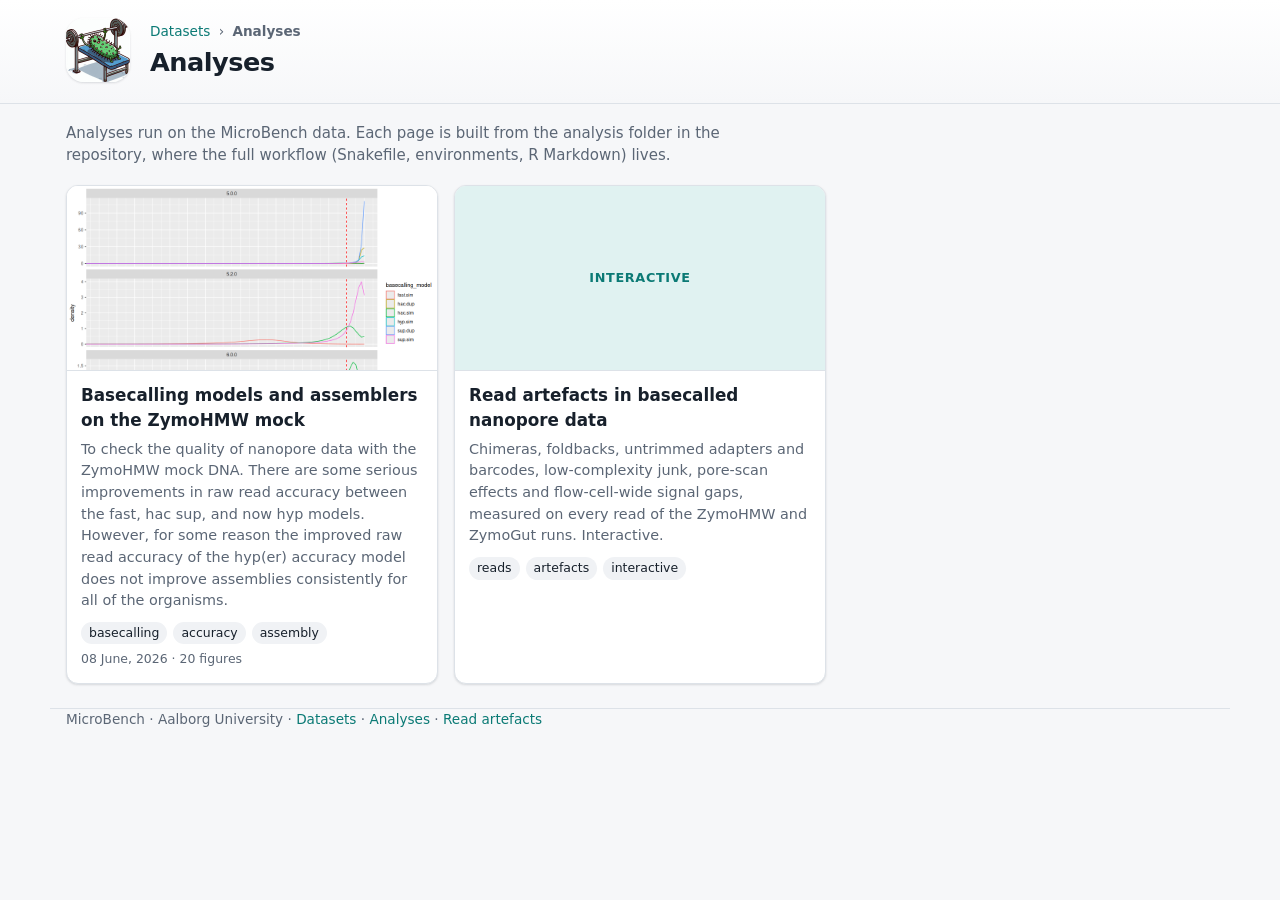
==== docs/analyses/index.html @ f59f793c "Analyses pages built from the analysis READMEs - docs/analyses/: overview of all analyses and a repo" ====
<!doctype html>
<html lang="en">
<head>
<meta charset="utf-8">
<meta name="viewport" content="width=device-width, initial-scale=1">
<title>Analyses – MicroBench</title>
<meta name="description" content="Analyses of the MicroBench nanopore benchmark data.">
<link rel="icon" href="../microbench.jpg">
<link rel="stylesheet" href="../style.css">
<link rel="stylesheet" href="../analyses.css">
</head>
<body>
<header class="hero slim">
  <div class="wrap hero-inner">
    <a href=".././"><img src="../microbench.jpg" alt="MicroBench home" class="logo" width="64" height="64"></a>
    <div>
      <nav class="crumbs"><a href=".././">Datasets</a> <span>›</span> <b>Analyses</b></nav>
      <h1>Analyses</h1>
      
    </div>
  </div>
</header>
<main class="wrap">
<p class="lede-in">Analyses run on the MicroBench data. Each page is built from the analysis folder in the repository, where the full workflow (Snakefile, environments, R Markdown) lives.</p>
<div class="agrid"><a class="acard" href="zymohmw.html">
  <div class="thumb"><img src="zymohmw/unnamed-chunk-1-1.png" alt="" loading="lazy"></div>
  <div class="abody"><h2>Basecalling models and assemblers on the ZymoHMW mock</h2><p>To check the quality of nanopore data with the ZymoHMW mock DNA. There are some serious improvements in raw read accuracy between the fast, hac sup, and now hyp models. However, for some reason the improved raw read accuracy of the hyp(er) accuracy model does not improve assemblies consistently for all of the organisms.</p>
  <div class="ameta"><span class="tag">basecalling</span><span class="tag">accuracy</span><span class="tag">assembly</span><span class="muted">08 June, 2026 · 20 figures</span></div></div></a><a class="acard" href="../artefacts.html">
  <div class="thumb"><div class="thumb-ph">interactive</div></div>
  <div class="abody"><h2>Read artefacts in basecalled nanopore data</h2><p>Chimeras, foldbacks, untrimmed adapters and barcodes, low-complexity junk, pore-scan effects and flow-cell-wide signal gaps, measured on every read of the ZymoHMW and ZymoGut runs. Interactive.</p>
  <div class="ameta"><span class="tag">reads</span><span class="tag">artefacts</span><span class="tag">interactive</span><span class="muted"></span></div></div></a></div>
</main>
<footer class="wrap muted">MicroBench · Aalborg University · <a href=".././">Datasets</a> · <a href="../analyses/">Analyses</a> · <a href="../artefacts.html">Read artefacts</a></footer>
<div class="lightbox" id="lb" hidden><button type="button" aria-label="Close">×</button><img alt=""><p></p></div>
<script>
const lb = document.getElementById("lb");
document.addEventListener("click", (e) => {
  const a = e.target.closest("a.zoom");
  if (a) { e.preventDefault(); lb.querySelector("img").src = a.href; lb.querySelector("p").textContent = a.dataset.cap; lb.hidden = false; return; }
  if (!lb.hidden && (e.target === lb || e.target.closest("#lb button"))) lb.hidden = true;
});
document.addEventListener("keydown", (e) => { if (e.key === "Escape") lb.hidden = true; });
const tw = document.getElementById("tocwrap");
if (tw && window.matchMedia("(min-width: 861px)").matches) tw.open = true;
const links = [...document.querySelectorAll(".toc a")];
if (links.length && "IntersectionObserver" in window) {
  const io = new IntersectionObserver((es) => es.forEach((en) => {
    if (en.isIntersecting) links.forEach((l) => l.classList.toggle("on", l.getAttribute("href") === "#" + en.target.id));
  }), { rootMargin: "0px 0px -70% 0px" });
  document.querySelectorAll("article h2[id], article h3[id]").forEach((h) => io.observe(h));
}
</script>
</body>
</html>
---- docs/style.css ----
:root {
  --bg: #f6f7f9; --surface: #ffffff; --surface-2: #f0f2f5; --text: #17202b; --muted: #5b6675;
  --border: #dde2e8; --accent: #0b7a75; --accent-ink: #ffffff; --accent-soft: #e0f2f1;
  --mono: #6b4fbb; --mock: #b8620b; --meta: #0b6bcb;
  --shadow: 0 1px 2px rgba(16,24,40,.06), 0 1px 3px rgba(16,24,40,.08);
  --radius: 12px;
  color-scheme: light;
}
@media (prefers-color-scheme: dark) {
  :root {
    --bg: #0f1419; --surface: #171d24; --surface-2: #1f2730; --text: #e6ebf0; --muted: #9aa6b2;
    --border: #2b3540; --accent: #3cc4bc; --accent-ink: #062523; --accent-soft: #123432;
    --mono: #a993f0; --mock: #f0a453; --meta: #6cb2ff;
    --shadow: none; color-scheme: dark;
  }
}
* { box-sizing: border-box; }
html { -webkit-text-size-adjust: 100%; }
body {
  margin: 0; background: var(--bg); color: var(--text);
  font: 15px/1.5 system-ui, -apple-system, "Segoe UI", Roboto, "Helvetica Neue", Arial, sans-serif;
}
a { color: var(--accent); text-decoration: none; }
a:hover { text-decoration: underline; }
code { font: 0.9em ui-monospace, SFMono-Regular, Menlo, Consolas, monospace; background: var(--surface-2); padding: 1px 4px; border-radius: 4px; }
.wrap { max-width: 1180px; margin: 0 auto; padding: 0 16px; }
.muted { color: var(--muted); }

.hero { background: linear-gradient(180deg, var(--surface) 0%, var(--bg) 100%); border-bottom: 1px solid var(--border); padding: 28px 0 20px; }
.hero-inner { display: flex; gap: 20px; align-items: center; }
.logo { border-radius: 18px; object-fit: cover; flex: none; box-shadow: var(--shadow); }
h1 { margin: 0 0 4px; font-size: 2rem; letter-spacing: -0.02em; }
.lede { margin: 0 0 8px; color: var(--muted); max-width: 70ch; }
.links { display: flex; flex-wrap: wrap; gap: 6px 16px; margin: 0; font-weight: 500; }
.stats { display: grid; grid-template-columns: repeat(auto-fit, minmax(140px, 1fr)); gap: 10px; margin-top: 20px; }
.stat { background: var(--surface); border: 1px solid var(--border); border-radius: var(--radius); padding: 10px 14px; }
.stat b { display: block; font-size: 1.35rem; font-variant-numeric: tabular-nums; }
.stat span { color: var(--muted); font-size: .85rem; }

.controls { position: sticky; top: 0; z-index: 5; background: var(--bg); padding: 14px 0 8px; border-bottom: 1px solid var(--border); }
#q { width: 100%; padding: 11px 14px; font-size: 1rem; border-radius: 10px; border: 1px solid var(--border); background: var(--surface); color: var(--text); }
#q:focus, select:focus, .chip:focus-visible, .btn:focus-visible { outline: 2px solid var(--accent); outline-offset: 1px; }
.chips { display: flex; flex-wrap: wrap; gap: 6px; margin: 10px 0 8px; }
.chip { border: 1px solid var(--border); background: var(--surface); color: var(--text); border-radius: 999px; padding: 5px 12px; font: inherit; font-size: .9rem; cursor: pointer; }
.chip[aria-pressed="true"] { background: var(--accent); border-color: var(--accent); color: var(--accent-ink); }
.chip small { opacity: .75; margin-left: 4px; }
.row { display: flex; flex-wrap: wrap; gap: 8px 16px; align-items: center; }
.row label { display: flex; align-items: center; gap: 6px; color: var(--muted); font-size: .9rem; }
select { font: inherit; font-size: .9rem; padding: 5px 8px; border-radius: 8px; border: 1px solid var(--border); background: var(--surface); color: var(--text); }
.btn { font: inherit; font-size: .9rem; padding: 6px 12px; border-radius: 8px; border: 1px solid var(--accent); background: transparent; color: var(--accent); cursor: pointer; margin-left: auto; }
.btn:hover { background: var(--accent-soft); }
.count { margin: 8px 0 0; color: var(--muted); font-size: .85rem; }

.list { display: grid; gap: 14px; padding: 16px 0; }
.group-title { margin: 14px 0 0; font-size: 1.15rem; display: flex; align-items: baseline; gap: 8px; }
.group-title small { color: var(--muted); font-weight: 400; }
.card { background: var(--surface); border: 1px solid var(--border); border-radius: var(--radius); box-shadow: var(--shadow); padding: 14px 16px; min-width: 0; }
.card-head { display: flex; justify-content: space-between; gap: 12px; align-items: flex-start; }
.name { margin: 0; font-size: 1.1rem; }
.name a { color: inherit; }
.meta { color: var(--muted); font-size: .85rem; display: flex; flex-wrap: wrap; gap: 4px 12px; margin-top: 2px; }
.badge { flex: none; font-size: .75rem; font-weight: 600; padding: 3px 9px; border-radius: 999px; border: 1px solid currentColor; text-transform: capitalize; }
.badge.monoculture { color: var(--mono); } .badge.mock { color: var(--mock); } .badge.metagenome { color: var(--meta); }
.facts { display: flex; flex-wrap: wrap; gap: 6px; margin: 10px 0; }
.fact { background: var(--surface-2); border-radius: 8px; padding: 3px 9px; font-size: .82rem; }
.fact b { font-weight: 600; }
.fact.warn { color: var(--muted); font-style: italic; }
.fact.alert { background: #fde8e1; color: #9a3412; }
@media (prefers-color-scheme: dark) { .fact.alert { background: #3b1d12; color: #fdba74; } }

.table-wrap { overflow-x: auto; margin: 0 -16px; padding: 0 16px; }
table { border-collapse: collapse; width: 100%; font-size: .88rem; }
th, td { text-align: left; padding: 7px 8px; border-bottom: 1px solid var(--border); vertical-align: top; white-space: nowrap; }
th { color: var(--muted); font-weight: 600; font-size: .78rem; text-transform: uppercase; letter-spacing: .03em; }
td.num, th.num { text-align: right; font-variant-numeric: tabular-nums; }
tbody tr:last-child td { border-bottom: none; }
.files { display: flex; flex-wrap: wrap; gap: 4px; white-space: normal; min-width: 180px; }
.file { display: inline-flex; gap: 4px; align-items: baseline; border: 1px solid var(--border); border-radius: 6px; padding: 1px 7px; font-size: .8rem; color: var(--text); }
.file:hover { border-color: var(--accent); text-decoration: none; }
.file small { color: var(--muted); }
.file.raw { border-style: dashed; }
.model { font-weight: 600; }
.sub { color: var(--muted); font-size: .78rem; }
.more { font: inherit; font-size: .8rem; background: none; border: none; color: var(--accent); cursor: pointer; padding: 0; }
tr.details td { white-space: normal; background: var(--surface-2); font-size: .82rem; }
.details dl { display: grid; grid-template-columns: max-content 1fr; gap: 3px 14px; margin: 4px 0; }
.details dt { color: var(--muted); }
.details dd { margin: 0; word-break: break-word; }
.details code { background: var(--surface); }
.pertier { margin-top: 6px; }
.pertier table { font-size: .8rem; }
.pertier td, .pertier th { padding: 3px 8px; }
.hic { margin-top: 8px; font-size: .85rem; }
.hic h4 { margin: 8px 0 4px; font-size: .85rem; color: var(--muted); text-transform: uppercase; letter-spacing: .03em; }
.empty { text-align: center; color: var(--muted); padding: 40px 0; }

.notes { border-top: 1px solid var(--border); padding: 8px 0 12px; font-size: .9rem; }
.notes h2 { font-size: 1.05rem; }
.notes li { margin: 4px 0; }
footer { padding: 16px; font-size: .85rem; border-top: 1px solid var(--border); }

@media (max-width: 640px) {
  .stats { grid-template-columns: repeat(3, 1fr); gap: 6px; }
  .stat { padding: 6px 8px; } .stat b { font-size: 1.05rem; } .stat span { font-size: .72rem; }
  .card { padding: 12px; }
  .table-wrap { margin: 0; padding: 0; }
  table.ds > thead { display: none; }
  table.ds, table.ds tbody { display: block; }
  table.ds > tbody > tr:not(.details) { display: grid; grid-template-columns: repeat(5, 1fr); gap: 2px 6px; padding: 10px 0; border-bottom: 1px solid var(--border); }
  table.ds > tbody > tr > td { border: none; padding: 0; white-space: normal; }
  table.ds td.bc { grid-column: 1 / 5; grid-row: 1; }
  table.ds td.mcell { grid-column: 5; grid-row: 1; text-align: right; }
  table.ds td[data-label] { grid-row: 2; }
  table.ds td[data-label] { text-align: left; font-size: .8rem; white-space: nowrap; }
  table.ds td[data-label]::before { content: attr(data-label); display: block; color: var(--muted); font-size: .68rem; text-transform: uppercase; letter-spacing: .03em; }
  table.ds td.fcell { grid-column: 1 / -1; grid-row: 3; margin-top: 4px; }
  tr.details .pertier td, tr.details .pertier th { white-space: nowrap; }
  table.ds tr.details { display: block; }
  table.ds tr.details > td { display: block; padding: 8px; border-radius: 8px; }
  .details dl { grid-template-columns: 1fr; }
  .details dt { margin-top: 4px; }
  .hero-inner { align-items: flex-start; }
  .logo { width: 56px; height: 56px; border-radius: 12px; }
  h1 { font-size: 1.5rem; }
  .btn { margin-left: 0; }
  .controls { position: static; }
}
---- docs/analyses.css ----
.hero.slim { padding: 18px 0 14px; }
.hero.slim h1 { font-size: 1.6rem; }
.crumbs { font-size: .85rem; color: var(--muted); margin-bottom: 2px; }
.crumbs span { margin: 0 4px; }
.lede-in { color: var(--muted); max-width: 75ch; margin: 18px 0; }

/* overview cards */
.agrid { display: grid; grid-template-columns: repeat(auto-fill, minmax(320px, 1fr)); gap: 16px; padding-bottom: 24px; }
.acard { display: flex; flex-direction: column; background: var(--surface); border: 1px solid var(--border); border-radius: var(--radius); overflow: hidden; color: var(--text); box-shadow: var(--shadow); }
.acard:hover { border-color: var(--accent); text-decoration: none; }
.thumb { aspect-ratio: 2 / 1; background: #fff; display: flex; align-items: center; justify-content: center; overflow: hidden; border-bottom: 1px solid var(--border); }
.thumb img { width: 100%; height: 100%; object-fit: cover; object-position: top; }
.thumb-ph { color: var(--accent); font-weight: 600; letter-spacing: .05em; text-transform: uppercase; font-size: .8rem; background: var(--accent-soft); width: 100%; height: 100%; display: flex; align-items: center; justify-content: center; }
.abody { padding: 12px 14px 14px; }
.abody h2 { font-size: 1.05rem; margin: 0 0 6px; }
.abody p { margin: 0 0 10px; color: var(--muted); font-size: .9rem; }
.ameta { display: flex; flex-wrap: wrap; gap: 6px; align-items: center; font-size: .78rem; }
.tag { background: var(--surface-2); border-radius: 999px; padding: 2px 8px; }

/* report */
.report { display: grid; grid-template-columns: 230px minmax(0, 1fr); gap: 28px; padding: 18px 0 30px; }
.side { position: sticky; top: 12px; align-self: start; max-height: calc(100vh - 24px); overflow: auto; font-size: .85rem; }
.toc ul, .sidebox ul { list-style: none; padding: 0; margin: 6px 0 14px; }
.toc li { margin: 2px 0; }
.toc li.l3 { padding-left: 12px; }
.toc a { color: var(--muted); display: block; padding: 2px 6px; border-left: 2px solid transparent; }
.toc a:hover { color: var(--text); text-decoration: none; }
.toc a.on { color: var(--accent); border-left-color: var(--accent); }
.sidebox { border-top: 1px solid var(--border); padding-top: 10px; }
.prose { max-width: 820px; line-height: 1.6; }
.prose h2 { font-size: 1.3rem; margin: 30px 0 8px; padding-top: 8px; border-top: 1px solid var(--border); }
.prose h3 { font-size: 1.05rem; margin: 20px 0 6px; }
.prose h4 { font-size: .95rem; margin: 16px 0 4px; }
.prose h2:first-of-type { border-top: none; }
.prose .anchor { margin-left: 6px; color: var(--muted); opacity: 0; font-weight: 400; }
.prose h2:hover .anchor, .prose h3:hover .anchor { opacity: 1; }
.prose table { border-collapse: collapse; font-size: .88rem; }
.prose td, .prose th { border-bottom: 1px solid var(--border); padding: 4px 8px; }
.prose pre { background: var(--surface-2); padding: 10px; border-radius: 8px; overflow-x: auto; }
.keybox { background: var(--accent-soft); border-left: 4px solid var(--accent); border-radius: 8px; padding: 10px 14px; margin: 4px 0 18px; }
.keybox p { margin: 4px 0 0; }
.fig { margin: 10px 0 18px; background: #fff; border: 1px solid var(--border); border-radius: var(--radius); padding: 8px; }
.fig img { width: 100%; height: auto; display: block; cursor: zoom-in; }
.fig figcaption { font-size: .8rem; color: #555; padding: 6px 4px 0; display: flex; justify-content: space-between; gap: 8px; }
.lightbox { position: fixed; inset: 0; background: rgba(0,0,0,.85); z-index: 50; display: flex; flex-direction: column; align-items: center; justify-content: center; padding: 16px; }
.lightbox[hidden] { display: none; }
.lightbox img { max-width: 100%; max-height: 85vh; background: #fff; border-radius: 6px; }
.lightbox p { color: #eee; font-size: .9rem; }
.lightbox button { position: absolute; top: 10px; right: 16px; font-size: 2rem; color: #fff; background: none; border: none; cursor: pointer; }
@media (max-width: 860px) {
  .report { grid-template-columns: 1fr; }
  .side { position: static; max-height: none; }
  .toc ul { columns: 2; }
}
.tocwrap summary { font-weight: 600; cursor: pointer; margin-bottom: 4px; }
@media (max-width: 860px) { .tocwrap { background: var(--surface); border: 1px solid var(--border); border-radius: 10px; padding: 8px 12px; } .sidebox { display: none; } }
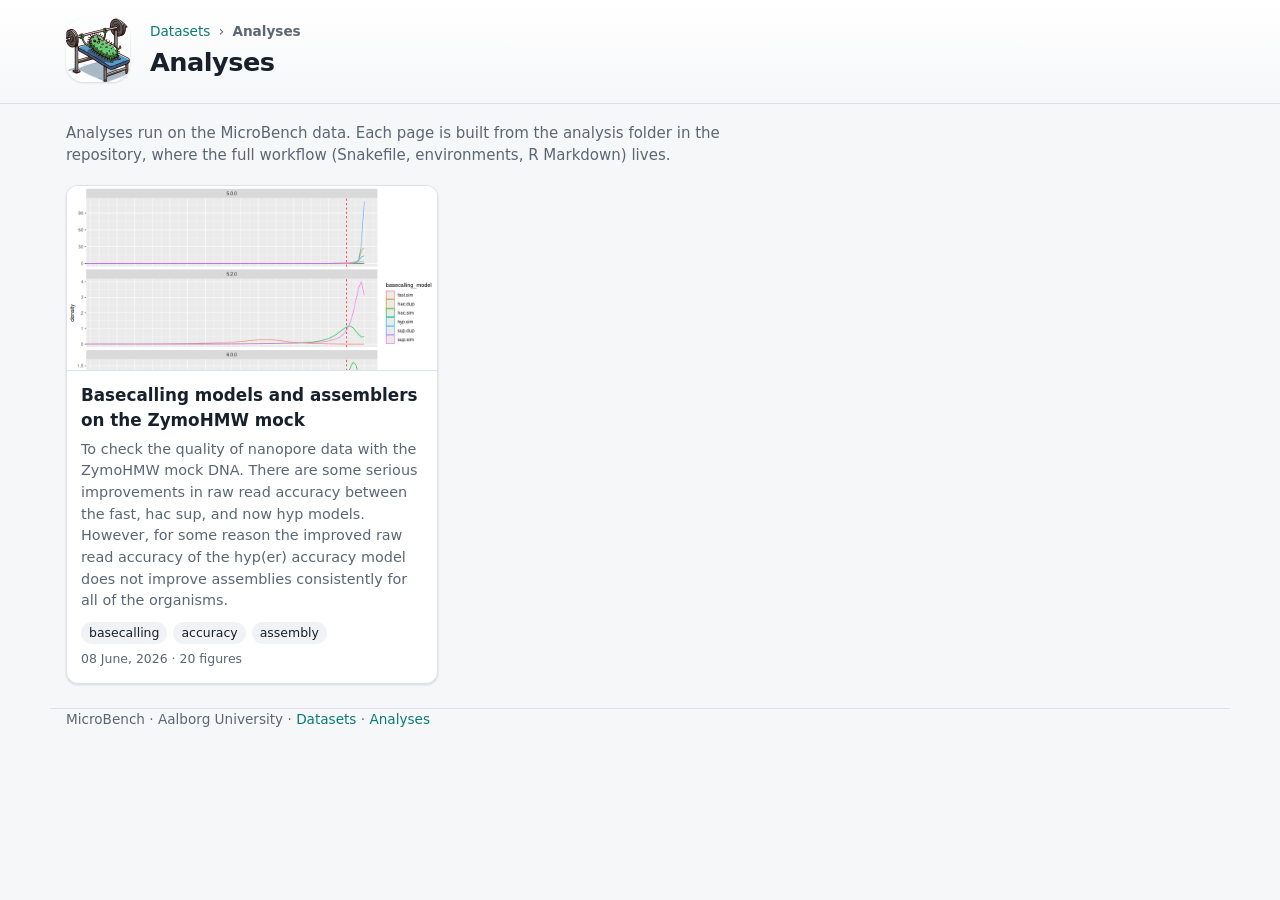
==== commit 3878b3ec: "Take the read-artefact page offline until the findings are verified The page and its data move to dr" ====
--- a/docs/analyses/index.html
+++ b/docs/analyses/index.html
@@ -25,12 +25,9 @@
 <div class="agrid"><a class="acard" href="zymohmw.html">
   <div class="thumb"><img src="zymohmw/unnamed-chunk-1-1.png" alt="" loading="lazy"></div>
   <div class="abody"><h2>Basecalling models and assemblers on the ZymoHMW mock</h2><p>To check the quality of nanopore data with the ZymoHMW mock DNA. There are some serious improvements in raw read accuracy between the fast, hac sup, and now hyp models. However, for some reason the improved raw read accuracy of the hyp(er) accuracy model does not improve assemblies consistently for all of the organisms.</p>
-  <div class="ameta"><span class="tag">basecalling</span><span class="tag">accuracy</span><span class="tag">assembly</span><span class="muted">08 June, 2026 · 20 figures</span></div></div></a><a class="acard" href="../artefacts.html">
-  <div class="thumb"><div class="thumb-ph">interactive</div></div>
-  <div class="abody"><h2>Read artefacts in basecalled nanopore data</h2><p>Chimeras, foldbacks, untrimmed adapters and barcodes, low-complexity junk, pore-scan effects and flow-cell-wide signal gaps, measured on every read of the ZymoHMW and ZymoGut runs. Interactive.</p>
-  <div class="ameta"><span class="tag">reads</span><span class="tag">artefacts</span><span class="tag">interactive</span><span class="muted"></span></div></div></a></div>
+  <div class="ameta"><span class="tag">basecalling</span><span class="tag">accuracy</span><span class="tag">assembly</span><span class="muted">08 June, 2026 · 20 figures</span></div></div></a></div>
 </main>
-<footer class="wrap muted">MicroBench · Aalborg University · <a href=".././">Datasets</a> · <a href="../analyses/">Analyses</a> · <a href="../artefacts.html">Read artefacts</a></footer>
+<footer class="wrap muted">MicroBench · Aalborg University · <a href=".././">Datasets</a> · <a href="../analyses/">Analyses</a></footer>
 <div class="lightbox" id="lb" hidden><button type="button" aria-label="Close">×</button><img alt=""><p></p></div>
 <script>
 const lb = document.getElementById("lb");
--- a/docs/style.css
+++ b/docs/style.css
@@ -125,3 +125,17 @@
   .btn { margin-left: 0; }
   .controls { position: static; }
 }
+
+.dlgroup { margin-left: auto; position: relative; }
+.dlmenu > summary { list-style: none; margin-left: 0; display: inline-block; }
+.dlmenu > summary::-webkit-details-marker { display: none; }
+.dlpanel { position: absolute; right: 0; top: calc(100% + 6px); z-index: 20; width: min(520px, calc(100vw - 32px)); background: var(--surface); border: 1px solid var(--border); border-radius: var(--radius); box-shadow: 0 8px 24px rgba(0,0,0,.15); padding: 12px 14px; font-size: .88rem; }
+.dlsum { margin: 0 0 8px; }
+.dlrow { display: flex; flex-wrap: wrap; gap: 8px 14px; align-items: center; margin: 8px 0; color: var(--text); }
+.dlrow label { display: inline-flex; gap: 4px; align-items: center; color: var(--text); }
+.btn.solid { background: var(--accent); color: var(--accent-ink); }
+.btn.solid:hover { background: var(--accent); opacity: .9; }
+.dlrow .btn { margin-left: 0; }
+.dlpreview { max-height: 180px; overflow: auto; background: var(--surface-2); border-radius: 8px; padding: 8px; font-size: .72rem; margin: 6px 0 0; white-space: pre; }
+.toast { position: fixed; bottom: 18px; left: 50%; transform: translateX(-50%); background: var(--text); color: var(--bg); padding: 8px 14px; border-radius: 999px; font-size: .88rem; z-index: 60; }
+@media (max-width: 640px) { .dlgroup { margin-left: 0; } .dlpanel { left: 0; right: auto; } }
